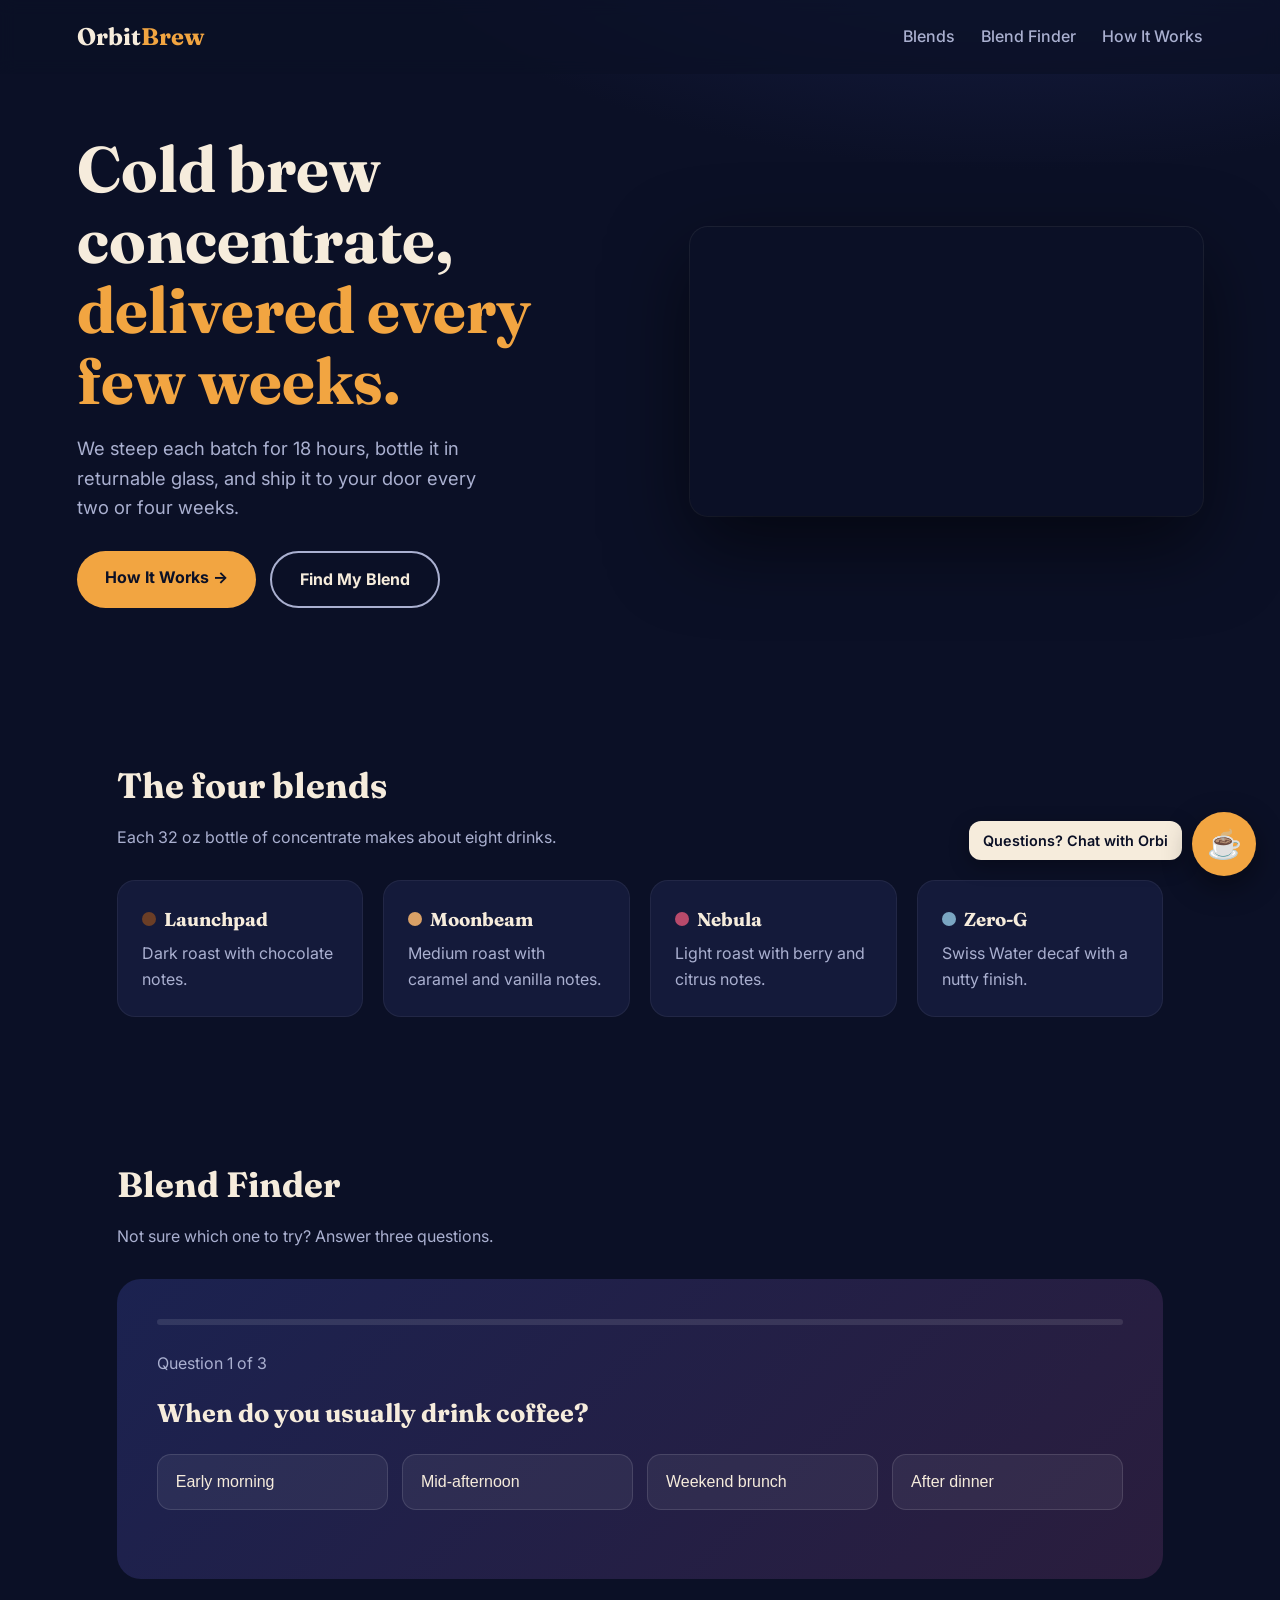
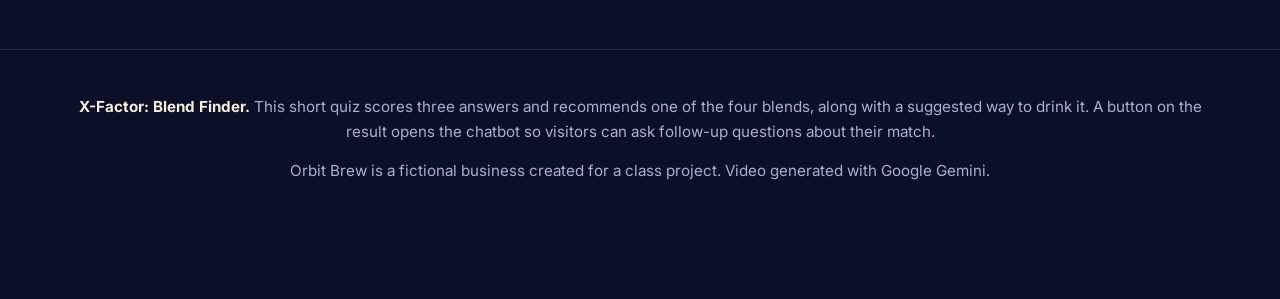
==== index.html @ ad2de1e1 "Add Orbit Brew Lab 5 website" ====
<!DOCTYPE html>
<html lang="en">
<head>
  <meta charset="UTF-8">
  <meta name="viewport" content="width=device-width, initial-scale=1.0">
  <title>Orbit Brew | Cold Brew Subscription</title>
  <meta name="description" content="Orbit Brew is a cold brew concentrate subscription delivered every two or four weeks in returnable glass bottles.">
  <link rel="preconnect" href="https://fonts.googleapis.com">
  <link rel="preconnect" href="https://fonts.gstatic.com" crossorigin>
  <link href="https://fonts.googleapis.com/css2?family=Fraunces:wght@600;700&family=Inter:wght@400;500;700&display=swap" rel="stylesheet">
  <link rel="stylesheet" href="style.css">
</head>
<body>
  <nav>
    <a class="logo" href="index.html">Orbit<span>Brew</span></a>
    <div class="links">
      <a href="#blends">Blends</a>
      <a href="#finder">Blend Finder</a>
      <a href="about.html">How It Works</a>
    </div>
  </nav>

  <header class="hero">
    <div>
      <h1>Cold brew concentrate, <em>delivered every few weeks.</em></h1>
      <p>We steep each batch for 18 hours, bottle it in returnable glass, and ship it to your door every two or four weeks.</p>
      <div class="actions">
        <a class="btn" href="about.html">How It Works →</a>
        <a class="btn ghost" href="#finder">Find My Blend</a>
      </div>
    </div>
    <div class="video-wrap">
      <video src="orbit-brew.mp4" autoplay muted loop playsinline preload="auto"
             aria-label="AI-generated clip of cold brew and cream being poured over ice"></video>
    </div>
  </header>

  <section id="blends">
    <h2>The four blends</h2>
    <p class="sub">Each 32 oz bottle of concentrate makes about eight drinks.</p>
    <div class="cards">
      <div class="card"><h3><span class="dot" style="background:#6b3e26"></span>Launchpad</h3><p>Dark roast with chocolate notes.</p></div>
      <div class="card"><h3><span class="dot" style="background:#d9a066"></span>Moonbeam</h3><p>Medium roast with caramel and vanilla notes.</p></div>
      <div class="card"><h3><span class="dot" style="background:#b84a6b"></span>Nebula</h3><p>Light roast with berry and citrus notes.</p></div>
      <div class="card"><h3><span class="dot" style="background:#7aa6c2"></span>Zero-G</h3><p>Swiss Water decaf with a nutty finish.</p></div>
    </div>
  </section>

  <section id="finder">
    <h2>Blend Finder</h2>
    <p class="sub">Not sure which one to try? Answer three questions.</p>
    <div class="quiz" id="quiz"></div>
  </section>

  <footer class="feature-note">
    <p><strong>X-Factor: Blend Finder.</strong> This short quiz scores three answers and recommends one of the four blends, along with a suggested way to drink it. A button on the result opens the chatbot so visitors can ask follow-up questions about their match.</p>
    <p>Orbit Brew is a fictional business created for a class project. Video generated with Google Gemini.</p>
  </footer>

  <script src="site.js"></script>
</body>
</html>
---- style.css ----
:root {
  --navy: #0b1026;
  --navy-2: #141a3a;
  --amber: #f2a541;
  --cream: #f6ecdc;
  --muted: #aab0d0;
  --radius: 18px;
}
* { box-sizing: border-box; }
html { scroll-behavior: smooth; background: var(--navy); }
body {
  margin: 0;
  font-family: "Inter", system-ui, -apple-system, "Segoe UI", sans-serif;
  background: var(--navy) radial-gradient(1200px 600px at 80% -10%, #1d2554 0%, var(--navy) 60%) no-repeat;
  color: var(--cream);
  line-height: 1.6;
}
h1, h2, h3, .logo { font-family: "Fraunces", Georgia, serif; }
a { color: var(--amber); }


nav {
  display: flex; justify-content: space-between; align-items: center;
  padding: 18px 6vw; position: sticky; top: 0; z-index: 10;
  background: rgba(11, 16, 38, .75); backdrop-filter: blur(8px);
}
.logo { font-size: 1.5rem; font-weight: 700; text-decoration: none; color: var(--cream); }
.logo span { color: var(--amber); }
nav .links a { margin-left: 22px; color: var(--muted); text-decoration: none; font-weight: 500; }
nav .links a:hover { color: var(--cream); }

.btn {
  display: inline-block; padding: 14px 28px; border-radius: 999px;
  background: var(--amber); color: var(--navy); font-weight: 700;
  text-decoration: none; border: none; cursor: pointer; font-size: 1rem;
}
.btn:hover { background: #f7b860; }
.btn.ghost { background: transparent; color: var(--cream); border: 2px solid var(--muted); }

/* hero */
.hero {
  display: grid; grid-template-columns: 1.1fr 1fr; gap: 48px; align-items: center;
  padding: 60px 6vw 80px; max-width: 1300px; margin: 0 auto;
}
.hero h1 { font-size: clamp(2.4rem, 5vw, 4rem); line-height: 1.1; margin: 0 0 18px; }
.hero h1 em { color: var(--amber); font-style: normal; }
.hero p { color: var(--muted); font-size: 1.15rem; max-width: 34ch; }
.hero .actions { display: flex; gap: 14px; margin-top: 28px; flex-wrap: wrap; }
.video-wrap {
  border-radius: var(--radius); overflow: hidden; aspect-ratio: 16 / 9;
  box-shadow: 0 30px 80px rgba(0, 0, 0, .55), 0 0 0 1px rgba(255, 255, 255, .08);
}
.video-wrap video { width: 100%; height: 100%; object-fit: cover; display: block; }

section { padding: 70px 6vw; max-width: 1200px; margin: 0 auto; }
section h2 { font-size: 2.2rem; margin: 0 0 10px; }
.sub { color: var(--muted); margin-top: 0; }

.cards { display: grid; grid-template-columns: repeat(auto-fit, minmax(220px, 1fr)); gap: 20px; margin-top: 30px; }
.card {
  background: var(--navy-2); border-radius: var(--radius); padding: 24px;
  border: 1px solid rgba(255, 255, 255, .06);
}
.card h3 { margin: 0 0 6px; }
.card .dot { width: 14px; height: 14px; border-radius: 50%; display: inline-block; margin-right: 8px; }
.card p { color: var(--muted); margin: 0; }

/* blend finder quiz (X-factor) */
.quiz {
  background: linear-gradient(135deg, #1b2250, #2a1d3d); border-radius: 24px;
  padding: 40px; margin-top: 30px; min-height: 300px;
}
.quiz .progress { height: 6px; background: rgba(255, 255, 255, .1); border-radius: 6px; margin-bottom: 26px; }
.quiz .progress div { height: 100%; width: 0; background: var(--amber); border-radius: 6px; transition: width .4s; }
.quiz h3 { font-size: 1.6rem; margin: 0 0 20px; }
.options { display: grid; grid-template-columns: repeat(auto-fit, minmax(180px, 1fr)); gap: 14px; }
.options button {
  background: rgba(255, 255, 255, .06); color: var(--cream); border: 1px solid rgba(255, 255, 255, .12);
  border-radius: 14px; padding: 18px; font-size: 1rem; cursor: pointer; text-align: left;
}
.options button:hover { background: rgba(242, 165, 65, .18); }
.result { text-align: center; }
.result .label { color: var(--muted); margin: 0; }
.result .how { color: var(--muted); font-size: .95rem; }
.result h3 { font-size: 2rem; color: var(--amber); }

.feature-note {
  border-top: 1px solid rgba(255, 255, 255, .1); text-align: center;
  color: var(--muted); font-size: .95rem; padding: 30px 6vw 100px;
}
.feature-note strong { color: var(--cream); }

/* about page */
.page-head { text-align: center; padding: 70px 6vw 20px; }
.page-head h1 { font-size: clamp(2.2rem, 5vw, 3.4rem); margin: 0; }
.two-col { display: grid; grid-template-columns: 1fr 1fr; gap: 40px; }
.steps { counter-reset: s; list-style: none; padding: 0; }
.steps li { counter-increment: s; position: relative; padding-left: 56px; margin-bottom: 22px; }
.steps li::before {
  content: counter(s); position: absolute; left: 0; top: 0; width: 38px; height: 38px;
  border-radius: 50%; background: var(--amber); color: var(--navy); font-weight: 700;
  display: grid; place-items: center;
}
table { width: 100%; border-collapse: collapse; margin-top: 20px; }
th, td { padding: 14px; text-align: left; border-bottom: 1px solid rgba(255, 255, 255, .1); }
th { color: var(--amber); }

/* chatbot bubble */
#chat-toggle {
  position: fixed; right: 24px; bottom: 24px; z-index: 50; width: 64px; height: 64px;
  border-radius: 50%; border: none; background: var(--amber); font-size: 28px; cursor: pointer;
  box-shadow: 0 10px 30px rgba(0, 0, 0, .45);
}
#chat-label {
  position: fixed; right: 98px; bottom: 40px; z-index: 50; background: var(--cream); color: var(--navy);
  padding: 8px 14px; border-radius: 12px; font-weight: 600; font-size: .9rem;
  box-shadow: 0 6px 20px rgba(0, 0, 0, .3);
}
#chat-window {
  position: fixed; right: 24px; bottom: 100px; z-index: 50; width: 380px; height: 560px;
  max-width: calc(100vw - 48px); max-height: calc(100vh - 130px);
  border-radius: 18px; overflow: hidden; background: #fff; display: none;
  box-shadow: 0 20px 60px rgba(0, 0, 0, .55);
}
#chat-window.open { display: block; }
#chat-window iframe { width: 100%; height: 100%; border: 0; }

@media (max-width: 820px) {
  .hero, .two-col { grid-template-columns: 1fr; }
  nav .links a { margin-left: 12px; }
  #chat-label { display: none; }
}

@media (max-width: 520px) {
  nav { flex-direction: column; gap: 8px; }
  nav .links a:first-child { margin-left: 0; }
  .quiz { padding: 24px; }
  .hero { padding-top: 30px; }
  table { font-size: .9rem; } th, td { padding: 10px 6px; }
  #chat-window { right: 12px; left: 12px; width: auto; bottom: 96px; max-width: none; }
}
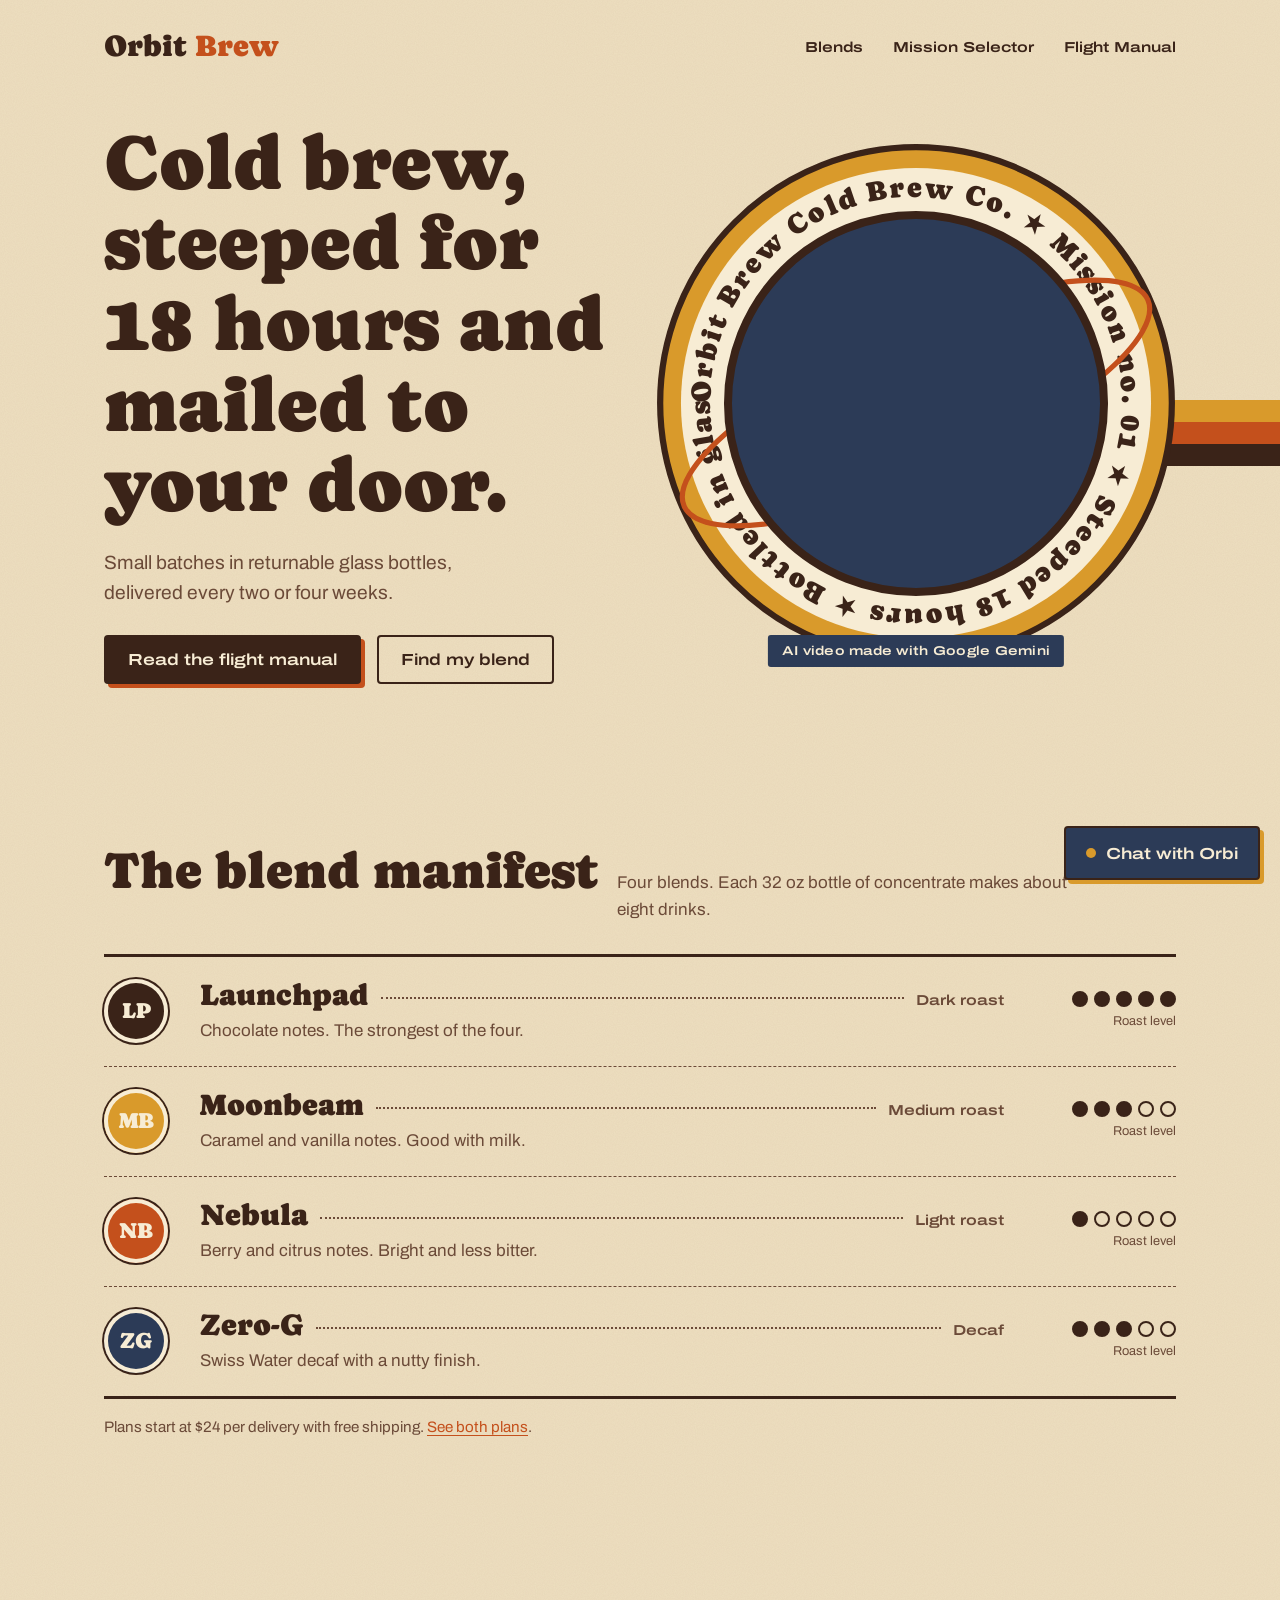
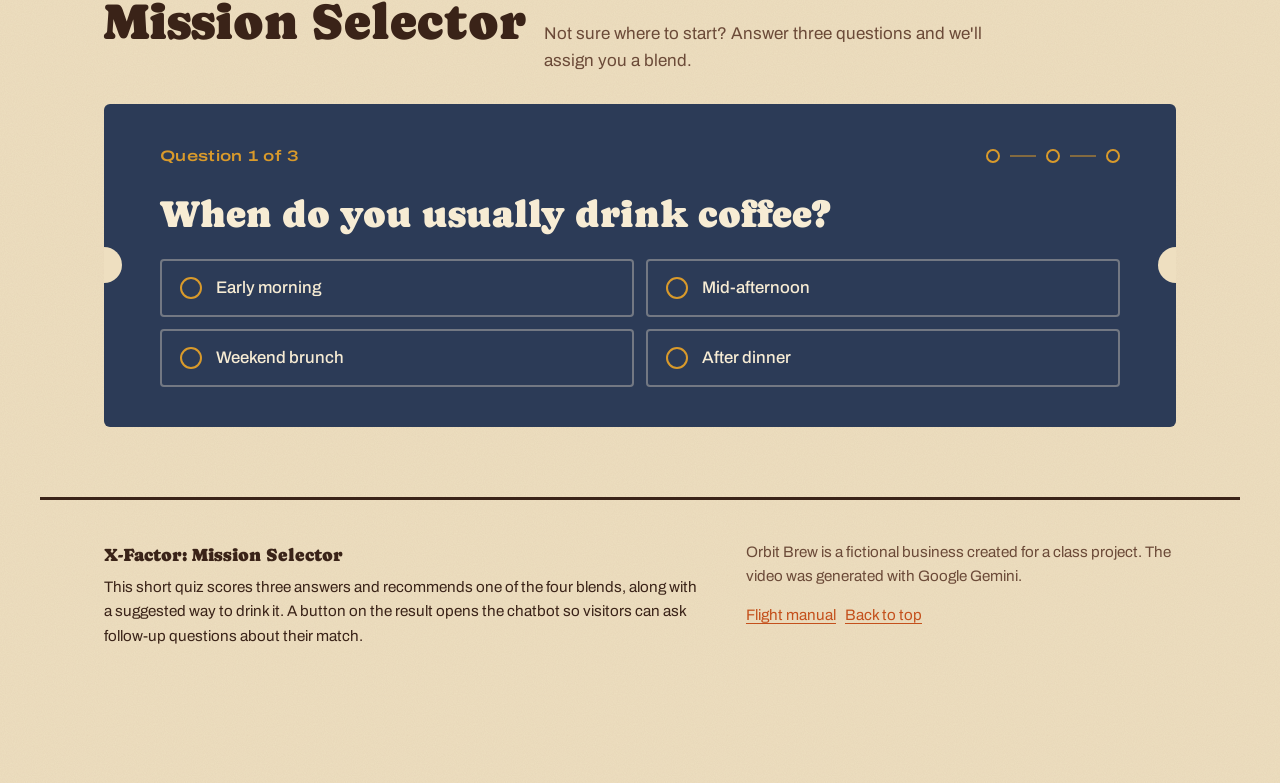
==== commit db6f80a6: "Retro space-age redesign (backup in backup-v1-graded)" ====
--- a/index.html
+++ b/index.html
@@ -7,54 +7,111 @@
   <meta name="description" content="Orbit Brew is a cold brew concentrate subscription delivered every two or four weeks in returnable glass bottles.">
   <link rel="preconnect" href="https://fonts.googleapis.com">
   <link rel="preconnect" href="https://fonts.gstatic.com" crossorigin>
-  <link href="https://fonts.googleapis.com/css2?family=Fraunces:wght@600;700&family=Inter:wght@400;500;700&display=swap" rel="stylesheet">
+  <link href="https://fonts.googleapis.com/css2?family=Archivo:wdth,wght@100..125,400..700&family=Caprasimo&display=swap" rel="stylesheet">
   <link rel="stylesheet" href="style.css">
 </head>
 <body>
-  <nav>
-    <a class="logo" href="index.html">Orbit<span>Brew</span></a>
-    <div class="links">
+  <header class="topbar">
+    <a class="wordmark" href="index.html">Orbit <span>Brew</span></a>
+    <nav aria-label="Main">
       <a href="#blends">Blends</a>
-      <a href="#finder">Blend Finder</a>
-      <a href="about.html">How It Works</a>
+      <a href="#selector">Mission Selector</a>
+      <a href="about.html">Flight Manual</a>
+    </nav>
+  </header>
+
+  <div class="hero-wrap">
+    <div class="stripes" aria-hidden="true"></div>
+    <main class="hero" id="top">
+      <div class="hero-copy">
+        <h1>Cold brew, steeped for 18 hours and mailed to your door.</h1>
+        <p class="lede">Small batches in returnable glass bottles, delivered every two or four weeks.</p>
+        <div class="actions">
+          <a class="btn" href="about.html">Read the flight manual</a>
+          <a class="btn plain" href="#selector">Find my blend</a>
+        </div>
+      </div>
+
+      <figure class="patch">
+        <svg class="ring" viewBox="0 0 500 500" aria-hidden="true">
+          <circle cx="250" cy="250" r="246" fill="#D99A2B" stroke="#3A2318" stroke-width="6"/>
+          <circle cx="250" cy="250" r="226" fill="#F7ECD4"/>
+          <defs><path id="ringpath" d="M250,250 m-198,0 a198,198 0 1,1 396,0 a198,198 0 1,1 -396,0"/></defs>
+          <g class="ring-text">
+            <text font-family="Caprasimo, Georgia, serif" font-size="27" fill="#3A2318" letter-spacing="2">
+              <textPath href="#ringpath" startOffset="0">Orbit Brew Cold Brew Co. ★ Mission no. 01 ★ Steeped 18 hours ★ Bottled in glass ★</textPath>
+            </text>
+          </g>
+          <ellipse cx="250" cy="250" rx="244" ry="70" fill="none" stroke="#C4501C" stroke-width="5" transform="rotate(-24 250 250)"/>
+        </svg>
+        <div class="porthole">
+          <video src="orbit-brew.mp4" autoplay muted loop playsinline preload="auto"
+                 aria-label="AI-generated clip of cold brew and cream being poured over ice"></video>
+        </div>
+        <figcaption class="caption wide">AI video made with Google Gemini</figcaption>
+      </figure>
+    </main>
+  </div>
+
+  <section id="blends">
+    <div class="section-head">
+      <h2>The blend manifest</h2>
+      <p>Four blends. Each 32 oz bottle of concentrate makes about eight drinks.</p>
     </div>
-  </nav>
-
-  <header class="hero">
-    <div>
-      <h1>Cold brew concentrate, <em>delivered every few weeks.</em></h1>
-      <p>We steep each batch for 18 hours, bottle it in returnable glass, and ship it to your door every two or four weeks.</p>
-      <div class="actions">
-        <a class="btn" href="about.html">How It Works →</a>
-        <a class="btn ghost" href="#finder">Find My Blend</a>
+    <div class="manifest">
+      <div class="manifest-row">
+        <div class="blend-badge" style="background:#3A2318">LP</div>
+        <div>
+          <h3>Launchpad <span class="leader"></span> <span class="roast-word">Dark roast</span></h3>
+          <p>Chocolate notes. The strongest of the four.</p>
+        </div>
+        <div class="meter-cell"><div class="roast-meter" aria-label="Roast level 5 of 5"><i class="on"></i><i class="on"></i><i class="on"></i><i class="on"></i><i class="on"></i></div><small>Roast level</small></div>
+      </div>
+      <div class="manifest-row">
+        <div class="blend-badge" style="background:#D99A2B">MB</div>
+        <div>
+          <h3>Moonbeam <span class="leader"></span> <span class="roast-word">Medium roast</span></h3>
+          <p>Caramel and vanilla notes. Good with milk.</p>
+        </div>
+        <div class="meter-cell"><div class="roast-meter" aria-label="Roast level 3 of 5"><i class="on"></i><i class="on"></i><i class="on"></i><i></i><i></i></div><small>Roast level</small></div>
+      </div>
+      <div class="manifest-row">
+        <div class="blend-badge" style="background:#C4501C">NB</div>
+        <div>
+          <h3>Nebula <span class="leader"></span> <span class="roast-word">Light roast</span></h3>
+          <p>Berry and citrus notes. Bright and less bitter.</p>
+        </div>
+        <div class="meter-cell"><div class="roast-meter" aria-label="Roast level 1 of 5"><i class="on"></i><i></i><i></i><i></i><i></i></div><small>Roast level</small></div>
+      </div>
+      <div class="manifest-row">
+        <div class="blend-badge" style="background:#2C3B57">ZG</div>
+        <div>
+          <h3>Zero-G <span class="leader"></span> <span class="roast-word">Decaf</span></h3>
+          <p>Swiss Water decaf with a nutty finish.</p>
+        </div>
+        <div class="meter-cell"><div class="roast-meter" aria-label="Roast level 3 of 5"><i class="on"></i><i class="on"></i><i class="on"></i><i></i><i></i></div><small>Roast level</small></div>
       </div>
     </div>
-    <div class="video-wrap">
-      <video src="orbit-brew.mp4" autoplay muted loop playsinline preload="auto"
-             aria-label="AI-generated clip of cold brew and cream being poured over ice"></video>
-    </div>
-  </header>
-
-  <section id="blends">
-    <h2>The four blends</h2>
-    <p class="sub">Each 32 oz bottle of concentrate makes about eight drinks.</p>
-    <div class="cards">
-      <div class="card"><h3><span class="dot" style="background:#6b3e26"></span>Launchpad</h3><p>Dark roast with chocolate notes.</p></div>
-      <div class="card"><h3><span class="dot" style="background:#d9a066"></span>Moonbeam</h3><p>Medium roast with caramel and vanilla notes.</p></div>
-      <div class="card"><h3><span class="dot" style="background:#b84a6b"></span>Nebula</h3><p>Light roast with berry and citrus notes.</p></div>
-      <div class="card"><h3><span class="dot" style="background:#7aa6c2"></span>Zero-G</h3><p>Swiss Water decaf with a nutty finish.</p></div>
-    </div>
+    <p class="manifest-note">Plans start at $24 per delivery with free shipping. <a href="about.html#plans">See both plans</a>.</p>
   </section>
 
-  <section id="finder">
-    <h2>Blend Finder</h2>
-    <p class="sub">Not sure which one to try? Answer three questions.</p>
-    <div class="quiz" id="quiz"></div>
+  <section id="selector">
+    <div class="section-head">
+      <h2>Mission Selector</h2>
+      <p>Not sure where to start? Answer three questions and we'll assign you a blend.</p>
+    </div>
+    <div class="selector" id="quiz" aria-live="polite"></div>
   </section>
 
-  <footer class="feature-note">
-    <p><strong>X-Factor: Blend Finder.</strong> This short quiz scores three answers and recommends one of the four blends, along with a suggested way to drink it. A button on the result opens the chatbot so visitors can ask follow-up questions about their match.</p>
-    <p>Orbit Brew is a fictional business created for a class project. Video generated with Google Gemini.</p>
+  <footer class="site-foot">
+    <div>
+      <strong>X-Factor: Mission Selector</strong>
+      <p>This short quiz scores three answers and recommends one of the four blends, along with a suggested way to drink it. A button on the result opens the chatbot so visitors can ask follow-up questions about their match.</p>
+    </div>
+    <div class="small">
+      <p>Orbit Brew is a fictional business created for a class project. The video was generated with Google Gemini.</p>
+      <p><a href="about.html">Flight manual</a> &nbsp; <a href="#top">Back to top</a></p>
+    </div>
   </footer>
 
   <script src="site.js"></script>
--- a/style.css
+++ b/style.css
@@ -1,141 +1,270 @@
+/* Orbit Brew: retro space-age coffee shop
+   Palette from vintage coffee tins + 1970s mission patches */
 :root {
-  --navy: #0b1026;
-  --navy-2: #141a3a;
-  --amber: #f2a541;
-  --cream: #f6ecdc;
-  --muted: #aab0d0;
-  --radius: 18px;
-}
+  --cream: #EEDFC0;
+  --paper: #F7ECD4;
+  --espresso: #3A2318;
+  --espresso-soft: #6B4A38;
+  --orange: #C4501C;
+  --mustard: #D99A2B;
+  --navy: #2C3B57;
+  --display: "Caprasimo", "Cooper Black", Georgia, serif;
+  --body: "Archivo", "Helvetica Neue", Arial, sans-serif;
+}
+
 * { box-sizing: border-box; }
-html { scroll-behavior: smooth; background: var(--navy); }
+html { scroll-behavior: smooth; background: var(--cream); }
 body {
   margin: 0;
-  font-family: "Inter", system-ui, -apple-system, "Segoe UI", sans-serif;
-  background: var(--navy) radial-gradient(1200px 600px at 80% -10%, #1d2554 0%, var(--navy) 60%) no-repeat;
-  color: var(--cream);
+  font-family: var(--body);
+  font-size: 1.0625rem;
   line-height: 1.6;
-}
-h1, h2, h3, .logo { font-family: "Fraunces", Georgia, serif; }
-a { color: var(--amber); }
-
-
-nav {
-  display: flex; justify-content: space-between; align-items: center;
-  padding: 18px 6vw; position: sticky; top: 0; z-index: 10;
-  background: rgba(11, 16, 38, .75); backdrop-filter: blur(8px);
-}
-.logo { font-size: 1.5rem; font-weight: 700; text-decoration: none; color: var(--cream); }
-.logo span { color: var(--amber); }
-nav .links a { margin-left: 22px; color: var(--muted); text-decoration: none; font-weight: 500; }
-nav .links a:hover { color: var(--cream); }
-
+  color: var(--espresso);
+  background-color: var(--cream);
+  /* faint paper grain */
+  background-image: url("data:image/svg+xml,%3Csvg xmlns='http://www.w3.org/2000/svg' width='160' height='160'%3E%3Cfilter id='n'%3E%3CfeTurbulence type='fractalNoise' baseFrequency='.9' numOctaves='2' stitchTiles='stitch'/%3E%3CfeColorMatrix values='0 0 0 0 .23 0 0 0 0 .14 0 0 0 0 .09 0 0 0 .07 0'/%3E%3C/filter%3E%3Crect width='100%25' height='100%25' filter='url(%23n)'/%3E%3C/svg%3E");
+}
+h1, h2, h3 { font-family: var(--display); font-weight: 400; line-height: 1.05; margin: 0; }
+p { margin: 0 0 1em; }
+a { color: var(--orange); text-underline-offset: 3px; }
+:focus-visible { outline: 3px solid var(--orange); outline-offset: 3px; }
+
+.wide { font-stretch: 125%; font-weight: 600; letter-spacing: .02em; }
+
+/* ---------- top bar ---------- */
+.topbar {
+  display: flex; justify-content: space-between; align-items: center; gap: 16px;
+  max-width: 1200px; margin: 0 auto; padding: 22px 5vw;
+}
+.wordmark { font-family: var(--display); font-size: 1.9rem; color: var(--espresso); text-decoration: none; }
+.wordmark span { color: var(--orange); }
+.topbar nav a {
+  font-stretch: 125%; font-weight: 600; font-size: .9rem; color: var(--espresso);
+  text-decoration: none; margin-left: 26px; padding-bottom: 2px; border-bottom: 2px solid transparent;
+}
+.topbar nav a:hover, .topbar nav a[aria-current] { border-bottom-color: var(--orange); }
+
+/* ---------- buttons: printed, square ---------- */
 .btn {
-  display: inline-block; padding: 14px 28px; border-radius: 999px;
-  background: var(--amber); color: var(--navy); font-weight: 700;
-  text-decoration: none; border: none; cursor: pointer; font-size: 1rem;
-}
-.btn:hover { background: #f7b860; }
-.btn.ghost { background: transparent; color: var(--cream); border: 2px solid var(--muted); }
-
-/* hero */
+  display: inline-block; font: 600 1rem var(--body); font-stretch: 125%;
+  padding: 14px 22px; border: 2px solid var(--espresso); border-radius: 4px;
+  background: var(--espresso); color: var(--paper); text-decoration: none; cursor: pointer;
+  box-shadow: 4px 4px 0 var(--orange);
+}
+.btn:hover { transform: translate(-1px, -1px); box-shadow: 5px 5px 0 var(--orange); }
+.btn:active { transform: translate(2px, 2px); box-shadow: 2px 2px 0 var(--orange); }
+.btn.plain { background: transparent; color: var(--espresso); box-shadow: none; }
+.btn.plain:hover { background: var(--paper); }
+
+/* ---------- hero: stripes + mission patch ---------- */
 .hero {
-  display: grid; grid-template-columns: 1.1fr 1fr; gap: 48px; align-items: center;
-  padding: 60px 6vw 80px; max-width: 1300px; margin: 0 auto;
-}
-.hero h1 { font-size: clamp(2.4rem, 5vw, 4rem); line-height: 1.1; margin: 0 0 18px; }
-.hero h1 em { color: var(--amber); font-style: normal; }
-.hero p { color: var(--muted); font-size: 1.15rem; max-width: 34ch; }
-.hero .actions { display: flex; gap: 14px; margin-top: 28px; flex-wrap: wrap; }
-.video-wrap {
-  border-radius: var(--radius); overflow: hidden; aspect-ratio: 16 / 9;
-  box-shadow: 0 30px 80px rgba(0, 0, 0, .55), 0 0 0 1px rgba(255, 255, 255, .08);
-}
-.video-wrap video { width: 100%; height: 100%; object-fit: cover; display: block; }
-
-section { padding: 70px 6vw; max-width: 1200px; margin: 0 auto; }
-section h2 { font-size: 2.2rem; margin: 0 0 10px; }
-.sub { color: var(--muted); margin-top: 0; }
-
-.cards { display: grid; grid-template-columns: repeat(auto-fit, minmax(220px, 1fr)); gap: 20px; margin-top: 30px; }
-.card {
-  background: var(--navy-2); border-radius: var(--radius); padding: 24px;
-  border: 1px solid rgba(255, 255, 255, .06);
-}
-.card h3 { margin: 0 0 6px; }
-.card .dot { width: 14px; height: 14px; border-radius: 50%; display: inline-block; margin-right: 8px; }
-.card p { color: var(--muted); margin: 0; }
-
-/* blend finder quiz (X-factor) */
-.quiz {
-  background: linear-gradient(135deg, #1b2250, #2a1d3d); border-radius: 24px;
-  padding: 40px; margin-top: 30px; min-height: 300px;
-}
-.quiz .progress { height: 6px; background: rgba(255, 255, 255, .1); border-radius: 6px; margin-bottom: 26px; }
-.quiz .progress div { height: 100%; width: 0; background: var(--amber); border-radius: 6px; transition: width .4s; }
-.quiz h3 { font-size: 1.6rem; margin: 0 0 20px; }
-.options { display: grid; grid-template-columns: repeat(auto-fit, minmax(180px, 1fr)); gap: 14px; }
+  position: relative; max-width: 1200px; margin: 0 auto; padding: 30px 5vw 90px;
+  display: grid; grid-template-columns: 1fr minmax(320px, 520px); gap: 40px; align-items: center;
+}
+.stripes {
+  position: absolute; left: 62%; right: 0; top: 50%; height: 66px; transform: translateY(-50%);
+  background: linear-gradient(var(--mustard) 0 33.3%, var(--orange) 33.3% 66.6%, var(--espresso) 66.6% 100%);
+  z-index: 0;
+}
+.hero-wrap { position: relative; overflow: hidden; }
+.hero-copy { position: relative; z-index: 1; }
+.hero-copy h1 { font-size: clamp(2.8rem, 6vw, 4.9rem); color: var(--espresso); margin-bottom: 22px; }
+.hero-copy .lede { font-size: 1.2rem; max-width: 34ch; color: var(--espresso-soft); }
+.hero-copy .actions { display: flex; gap: 16px; flex-wrap: wrap; margin-top: 26px; }
+
+.patch { position: relative; z-index: 1; aspect-ratio: 1; width: 100%; margin: 0; }
+.patch .ring { position: absolute; inset: 0; width: 100%; height: 100%; }
+.patch .ring-text { animation: spin 90s linear infinite; transform-origin: 50% 50%; }
+.patch .porthole {
+  position: absolute; inset: 13%; border-radius: 50%; overflow: hidden;
+  border: 8px solid var(--espresso); background: var(--navy);
+}
+.patch video { width: 100%; height: 100%; object-fit: cover; display: block; }
+.patch .caption {
+  position: absolute; left: 50%; bottom: -4px; transform: translateX(-50%);
+  background: var(--navy); color: var(--paper); font-size: .8rem; padding: 6px 14px; border-radius: 3px; white-space: nowrap;
+}
+@keyframes spin { to { transform: rotate(360deg); } }
+@media (prefers-reduced-motion: reduce) { .patch .ring-text { animation: none; } }
+
+/* ---------- sections ---------- */
+section { max-width: 1200px; margin: 0 auto; padding: 70px 5vw; }
+.section-head { display: flex; align-items: baseline; gap: 18px; flex-wrap: wrap; margin-bottom: 30px; }
+.section-head h2 { font-size: clamp(2.2rem, 4vw, 3.2rem); }
+.section-head p { margin: 0; color: var(--espresso-soft); max-width: 46ch; }
+
+/* ---------- blend manifest (menu board) ---------- */
+.manifest { border-top: 3px solid var(--espresso); border-bottom: 3px solid var(--espresso); }
+.manifest-row {
+  display: grid; grid-template-columns: 74px 1fr 150px; gap: 22px; align-items: center;
+  padding: 22px 0; border-bottom: 1px dashed var(--espresso-soft);
+}
+.manifest-row:last-child { border-bottom: 0; }
+.blend-badge {
+  width: 64px; height: 64px; border-radius: 50%; display: grid; place-items: center;
+  font-family: var(--display); font-size: 1.35rem; color: var(--paper);
+  box-shadow: inset 0 0 0 4px var(--paper), 0 0 0 2px var(--espresso);
+}
+.manifest-row h3 { font-size: 1.9rem; display: flex; align-items: baseline; gap: 12px; }
+.manifest-row h3 .leader { flex: 1; border-bottom: 2px dotted var(--espresso-soft); transform: translateY(-6px); }
+.manifest-row h3 .roast-word { font-family: var(--body); font-stretch: 125%; font-weight: 600; font-size: .9rem; color: var(--espresso-soft); }
+.manifest-row p { margin: 6px 0 0; color: var(--espresso-soft); }
+.roast-meter { display: flex; gap: 6px; justify-content: flex-end; }
+.roast-meter i { width: 16px; height: 16px; border-radius: 50%; border: 2px solid var(--espresso); }
+.roast-meter i.on { background: var(--espresso); }
+.roast-meter + small { display: block; text-align: right; font-size: .8rem; color: var(--espresso-soft); margin-top: 4px; }
+.manifest-note { margin-top: 16px; font-size: .95rem; color: var(--espresso-soft); }
+
+/* ---------- mission selector (X-factor) ---------- */
+.selector {
+  position: relative; background: var(--navy); color: var(--paper);
+  border-radius: 6px; padding: 40px clamp(22px, 5vw, 56px); overflow: hidden;
+}
+/* ticket notches */
+.selector::before, .selector::after {
+  content: ""; position: absolute; top: 50%; width: 36px; height: 36px; border-radius: 50%;
+  background: var(--cream); transform: translateY(-50%);
+}
+.selector::before { left: -18px; }
+.selector::after { right: -18px; }
+.selector-top { display: flex; justify-content: space-between; align-items: center; gap: 16px; flex-wrap: wrap; margin-bottom: 26px; }
+.selector-top .step { font-size: .95rem; color: var(--mustard); }
+.planets { display: flex; gap: 10px; align-items: center; }
+.planets span { width: 14px; height: 14px; border-radius: 50%; border: 2px solid var(--mustard); }
+.planets span.done { background: var(--mustard); }
+.planets b { width: 26px; height: 2px; background: var(--mustard); opacity: .5; }
+.selector h3 { font-size: clamp(1.7rem, 3.4vw, 2.4rem); margin-bottom: 24px; color: var(--paper); }
+.options { display: grid; grid-template-columns: repeat(2, 1fr); gap: 12px; }
 .options button {
-  background: rgba(255, 255, 255, .06); color: var(--cream); border: 1px solid rgba(255, 255, 255, .12);
-  border-radius: 14px; padding: 18px; font-size: 1rem; cursor: pointer; text-align: left;
-}
-.options button:hover { background: rgba(242, 165, 65, .18); }
-.result { text-align: center; }
-.result .label { color: var(--muted); margin: 0; }
-.result .how { color: var(--muted); font-size: .95rem; }
-.result h3 { font-size: 2rem; color: var(--amber); }
-
-.feature-note {
-  border-top: 1px solid rgba(255, 255, 255, .1); text-align: center;
-  color: var(--muted); font-size: .95rem; padding: 30px 6vw 100px;
-}
-.feature-note strong { color: var(--cream); }
-
-/* about page */
-.page-head { text-align: center; padding: 70px 6vw 20px; }
-.page-head h1 { font-size: clamp(2.2rem, 5vw, 3.4rem); margin: 0; }
-.two-col { display: grid; grid-template-columns: 1fr 1fr; gap: 40px; }
-.steps { counter-reset: s; list-style: none; padding: 0; }
-.steps li { counter-increment: s; position: relative; padding-left: 56px; margin-bottom: 22px; }
-.steps li::before {
-  content: counter(s); position: absolute; left: 0; top: 0; width: 38px; height: 38px;
-  border-radius: 50%; background: var(--amber); color: var(--navy); font-weight: 700;
-  display: grid; place-items: center;
-}
-table { width: 100%; border-collapse: collapse; margin-top: 20px; }
-th, td { padding: 14px; text-align: left; border-bottom: 1px solid rgba(255, 255, 255, .1); }
-th { color: var(--amber); }
-
-/* chatbot bubble */
+  display: flex; align-items: center; gap: 14px; text-align: left;
+  font: 500 1.05rem var(--body); color: var(--paper); background: transparent;
+  border: 2px solid rgba(247, 236, 212, .35); border-radius: 4px; padding: 16px 18px; cursor: pointer;
+}
+.options button::before {
+  content: ""; flex: none; width: 18px; height: 18px; border-radius: 50%; border: 2px solid var(--mustard);
+}
+.options button:hover { border-color: var(--mustard); background: rgba(217, 154, 43, .12); }
+.options button:hover::before { background: var(--mustard); }
+
+.ticket { display: grid; grid-template-columns: 1fr auto; gap: 30px; align-items: center; }
+.ticket .label { color: var(--mustard); margin: 0 0 4px; }
+.ticket h3 { font-size: clamp(2.6rem, 6vw, 4rem); margin-bottom: 14px; }
+.ticket p { max-width: 52ch; }
+.ticket .how { color: var(--cream); opacity: .85; }
+.ticket .actions { display: flex; gap: 14px; flex-wrap: wrap; margin-top: 18px; }
+.ticket .btn { background: var(--paper); color: var(--espresso); border-color: var(--paper); box-shadow: 4px 4px 0 var(--orange); }
+.ticket .btn.plain { background: transparent; color: var(--paper); border-color: var(--paper); box-shadow: none; }
+.ticket .btn.plain:hover { background: rgba(247, 236, 212, .1); }
+.stamp {
+  width: 150px; height: 150px; border-radius: 50%; border: 3px solid var(--mustard);
+  display: grid; place-items: center; text-align: center; transform: rotate(-12deg);
+  color: var(--mustard); font-family: var(--display); font-size: 1.25rem; line-height: 1.1;
+  box-shadow: inset 0 0 0 6px var(--navy), inset 0 0 0 8px var(--mustard);
+}
+.stamp small { display: block; font-family: var(--body); font-size: .75rem; font-stretch: 125%; margin-top: 6px; }
+
+/* ---------- footer ---------- */
+.site-foot {
+  max-width: 1200px; margin: 0 auto; padding: 40px 5vw 120px; border-top: 3px solid var(--espresso);
+  display: grid; grid-template-columns: 1.4fr 1fr; gap: 40px; font-size: .95rem;
+}
+.site-foot strong { font-family: var(--display); font-weight: 400; font-size: 1.15rem; display: block; margin-bottom: 6px; }
+.site-foot .small { color: var(--espresso-soft); }
+
+/* ---------- flight manual (second page) ---------- */
+.manual-head { max-width: 1200px; margin: 0 auto; padding: 40px 5vw 30px; display: grid; grid-template-columns: auto 1fr; gap: 34px; align-items: center; }
+.manual-head .mini-patch {
+  width: 130px; height: 130px; border-radius: 50%; background: var(--navy); color: var(--paper);
+  display: grid; place-items: center; text-align: center; font-family: var(--display); font-size: 1.1rem; line-height: 1.1;
+  box-shadow: inset 0 0 0 6px var(--navy), inset 0 0 0 9px var(--mustard), 0 0 0 4px var(--espresso);
+}
+.manual-head h1 { font-size: clamp(2.6rem, 6vw, 4.6rem); }
+.manual-head p { color: var(--espresso-soft); margin: 10px 0 0; max-width: 50ch; }
+
+.chapter { display: grid; grid-template-columns: 220px 1fr; gap: 40px; border-top: 3px solid var(--espresso); }
+.chapter > header .num { font-family: var(--display); font-size: 4rem; color: var(--orange); line-height: 1; }
+.chapter > header h2 { font-size: 1.8rem; margin-top: 8px; }
+.chapter .body { max-width: 66ch; }
+.chapter .body p { font-size: 1.1rem; }
+.facts { display: grid; grid-template-columns: repeat(3, 1fr); gap: 0; margin-top: 26px; border: 2px solid var(--espresso); }
+.facts div { padding: 16px 18px; border-right: 2px solid var(--espresso); }
+.facts div:last-child { border-right: 0; }
+.facts b { display: block; font-family: var(--display); font-weight: 400; font-size: 2rem; color: var(--navy); }
+.facts span { font-size: .9rem; color: var(--espresso-soft); }
+
+.timeline { list-style: none; margin: 0; padding: 0 0 0 46px; position: relative; }
+.timeline::before {
+  content: ""; position: absolute; left: 15px; top: 10px; bottom: 10px; width: 0;
+  border-left: 3px dashed var(--orange);
+}
+.timeline li { position: relative; margin-bottom: 30px; }
+.timeline li::before {
+  content: attr(data-step); position: absolute; left: -46px; top: -2px; width: 34px; height: 34px; border-radius: 50%;
+  background: var(--paper); border: 3px solid var(--espresso); display: grid; place-items: center;
+  font-family: var(--display); font-size: 1rem; color: var(--espresso);
+}
+.timeline h3 { font-size: 1.45rem; margin-bottom: 4px; }
+.timeline p { margin: 0; }
+
+.price-tickets { display: grid; grid-template-columns: repeat(2, 1fr); gap: 24px; }
+.price-ticket {
+  position: relative; background: var(--paper); border: 2px solid var(--espresso); border-radius: 6px;
+  padding: 26px 28px; display: grid; grid-template-columns: 1fr auto; gap: 8px 20px;
+}
+.price-ticket::after {
+  content: ""; position: absolute; top: 14px; bottom: 14px; right: 128px; border-left: 2px dashed var(--espresso-soft);
+}
+.price-ticket h3 { font-size: 1.7rem; }
+.price-ticket .price { grid-row: span 2; align-self: center; text-align: center; width: 92px; font-family: var(--display); font-size: 2.3rem; color: var(--orange); line-height: 1; }
+.price-ticket .price small { display: block; font-family: var(--body); font-size: .8rem; color: var(--espresso-soft); margin-top: 6px; }
+.price-ticket p { margin: 0; color: var(--espresso-soft); }
+.plans-note { margin-top: 16px; color: var(--espresso-soft); }
+
+/* ---------- chatbot ---------- */
 #chat-toggle {
-  position: fixed; right: 24px; bottom: 24px; z-index: 50; width: 64px; height: 64px;
-  border-radius: 50%; border: none; background: var(--amber); font-size: 28px; cursor: pointer;
-  box-shadow: 0 10px 30px rgba(0, 0, 0, .45);
-}
-#chat-label {
-  position: fixed; right: 98px; bottom: 40px; z-index: 50; background: var(--cream); color: var(--navy);
-  padding: 8px 14px; border-radius: 12px; font-weight: 600; font-size: .9rem;
-  box-shadow: 0 6px 20px rgba(0, 0, 0, .3);
-}
+  position: fixed; right: 20px; bottom: 20px; z-index: 50; height: 54px; padding: 0 20px;
+  border: 2px solid var(--espresso); border-radius: 4px; background: var(--navy); color: var(--paper);
+  font: 600 1rem var(--body); font-stretch: 125%; cursor: pointer; box-shadow: 4px 4px 0 var(--mustard);
+  display: flex; align-items: center; gap: 10px;
+}
+#chat-toggle .dot { width: 10px; height: 10px; border-radius: 50%; background: var(--mustard); }
+#chat-toggle:hover { background: #34466a; }
 #chat-window {
-  position: fixed; right: 24px; bottom: 100px; z-index: 50; width: 380px; height: 560px;
-  max-width: calc(100vw - 48px); max-height: calc(100vh - 130px);
-  border-radius: 18px; overflow: hidden; background: #fff; display: none;
-  box-shadow: 0 20px 60px rgba(0, 0, 0, .55);
+  position: fixed; right: 20px; bottom: 90px; z-index: 50; width: 380px; height: 560px;
+  max-width: calc(100vw - 40px); max-height: calc(100vh - 120px);
+  border: 3px solid var(--espresso); border-radius: 6px; overflow: hidden; background: #fff; display: none;
+  box-shadow: 8px 8px 0 var(--navy);
 }
 #chat-window.open { display: block; }
 #chat-window iframe { width: 100%; height: 100%; border: 0; }
 
-@media (max-width: 820px) {
-  .hero, .two-col { grid-template-columns: 1fr; }
-  nav .links a { margin-left: 12px; }
-  #chat-label { display: none; }
-}
-
-@media (max-width: 520px) {
-  nav { flex-direction: column; gap: 8px; }
-  nav .links a:first-child { margin-left: 0; }
-  .quiz { padding: 24px; }
-  .hero { padding-top: 30px; }
-  table { font-size: .9rem; } th, td { padding: 10px 6px; }
-  #chat-window { right: 12px; left: 12px; width: auto; bottom: 96px; max-width: none; }
-}
+/* ---------- responsive ---------- */
+@media (max-width: 900px) {
+  .hero { grid-template-columns: 1fr; padding-bottom: 60px; }
+  .patch { order: -1; max-width: 440px; margin: 0 auto; }
+  .stripes { left: 0; top: 0; height: 56px; transform: none; margin-top: min(42vw, 220px); }
+  .chapter { grid-template-columns: 1fr; gap: 14px; }
+  .site-foot { grid-template-columns: 1fr; }
+}
+@media (max-width: 640px) {
+  body { font-size: 1rem; }
+  .topbar { flex-direction: column; gap: 8px; padding-bottom: 6px; }
+  .topbar nav a { margin: 0 9px; font-size: .85rem; }
+  .stripes { height: 40px; margin-top: 44vw; }
+  .manifest-row { grid-template-columns: 56px 1fr; }
+  .blend-badge { width: 50px; height: 50px; font-size: 1.1rem; }
+  .manifest-row h3 { font-size: 1.5rem; }
+  .manifest-row .meter-cell { grid-column: 2; }
+  .roast-meter { justify-content: flex-start; }
+  .roast-meter + small { text-align: left; }
+  .options { grid-template-columns: 1fr; }
+  .ticket { grid-template-columns: 1fr; }
+  .stamp { width: 110px; height: 110px; font-size: 1rem; justify-self: start; order: -1; }
+  .manual-head { grid-template-columns: 1fr; justify-items: start; }
+  .manual-head .mini-patch { width: 100px; height: 100px; font-size: .95rem; }
+  .facts { grid-template-columns: 1fr; }
+  .facts div { border-right: 0; border-bottom: 2px solid var(--espresso); }
+  .facts div:last-child { border-bottom: 0; }
+  .price-tickets { grid-template-columns: 1fr; }
+  #chat-window { left: 12px; right: 12px; width: auto; bottom: 88px; max-width: none; }
+}
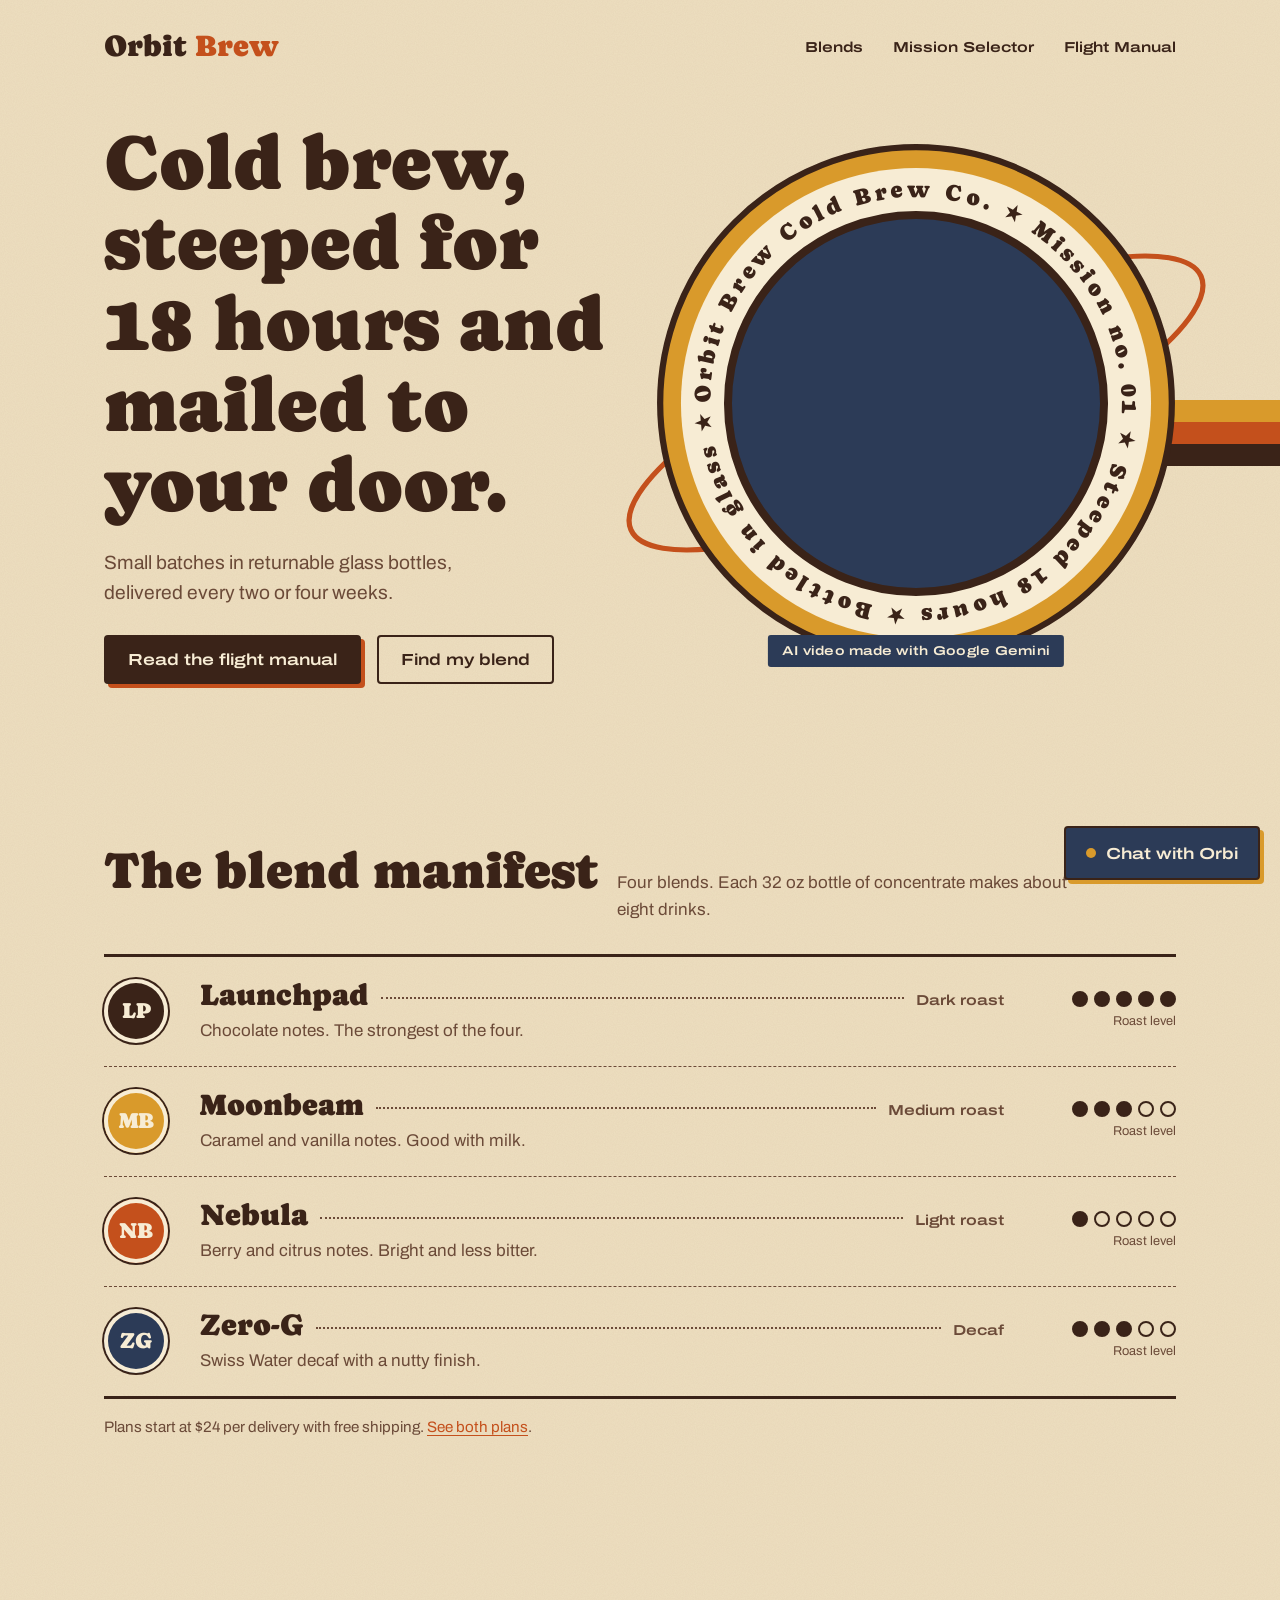
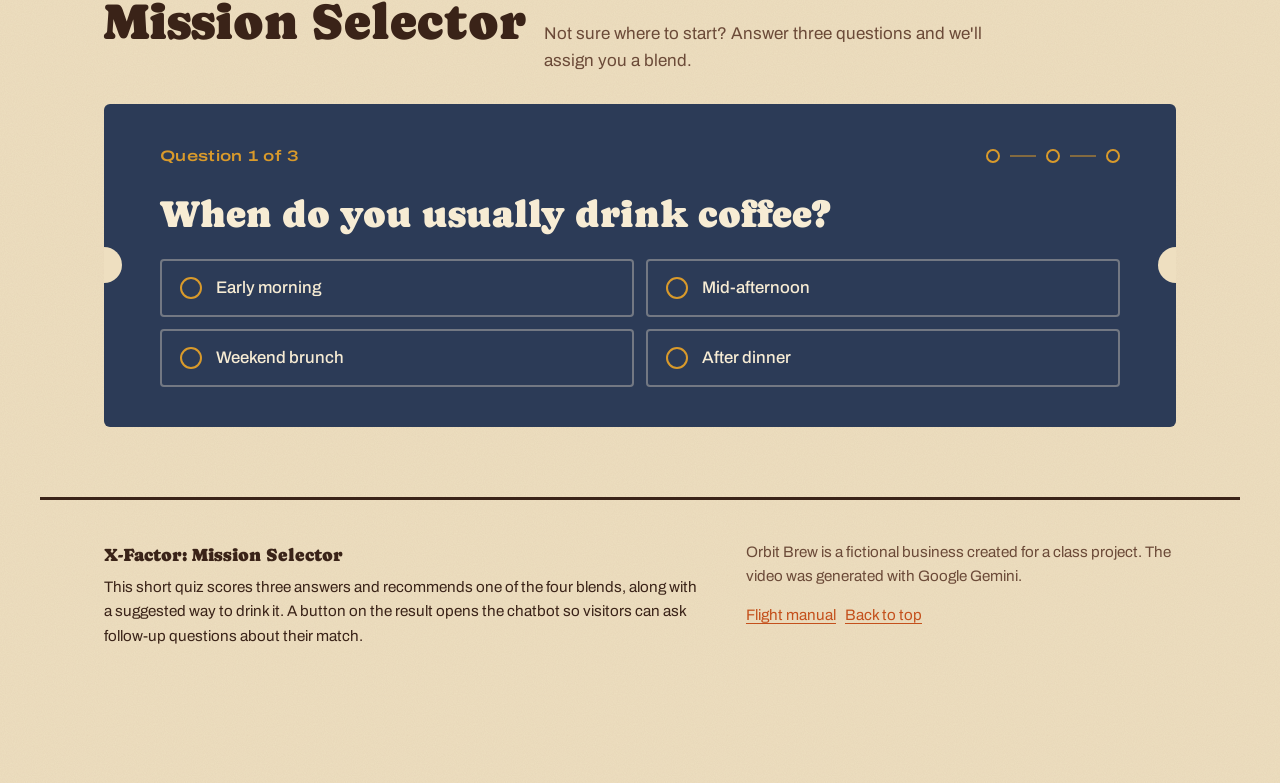
==== commit 9841b4cc: "Fit patch lettering and move orbit line behind patch" ====
--- a/index.html
+++ b/index.html
@@ -34,15 +34,15 @@
 
       <figure class="patch">
         <svg class="ring" viewBox="0 0 500 500" aria-hidden="true">
+          <ellipse cx="250" cy="250" rx="300" ry="78" fill="none" stroke="#C4501C" stroke-width="5" transform="rotate(-24 250 250)"/>
           <circle cx="250" cy="250" r="246" fill="#D99A2B" stroke="#3A2318" stroke-width="6"/>
           <circle cx="250" cy="250" r="226" fill="#F7ECD4"/>
           <defs><path id="ringpath" d="M250,250 m-198,0 a198,198 0 1,1 396,0 a198,198 0 1,1 -396,0"/></defs>
           <g class="ring-text">
-            <text font-family="Caprasimo, Georgia, serif" font-size="27" fill="#3A2318" letter-spacing="2">
-              <textPath href="#ringpath" startOffset="0">Orbit Brew Cold Brew Co. ★ Mission no. 01 ★ Steeped 18 hours ★ Bottled in glass ★</textPath>
+            <text font-family="Caprasimo, Georgia, serif" font-size="22" fill="#3A2318">
+              <textPath href="#ringpath" startOffset="0" textLength="1236" lengthAdjust="spacing">Orbit Brew Cold Brew Co. ★ Mission no. 01 ★ Steeped 18 hours ★ Bottled in glass ★</textPath>
             </text>
           </g>
-          <ellipse cx="250" cy="250" rx="244" ry="70" fill="none" stroke="#C4501C" stroke-width="5" transform="rotate(-24 250 250)"/>
         </svg>
         <div class="porthole">
           <video src="orbit-brew.mp4" autoplay muted loop playsinline preload="auto"
--- a/style.css
+++ b/style.css
@@ -73,7 +73,7 @@
 .hero-copy .actions { display: flex; gap: 16px; flex-wrap: wrap; margin-top: 26px; }
 
 .patch { position: relative; z-index: 1; aspect-ratio: 1; width: 100%; margin: 0; }
-.patch .ring { position: absolute; inset: 0; width: 100%; height: 100%; }
+.patch .ring { position: absolute; inset: 0; width: 100%; height: 100%; overflow: visible; }
 .patch .ring-text { animation: spin 90s linear infinite; transform-origin: 50% 50%; }
 .patch .porthole {
   position: absolute; inset: 13%; border-radius: 50%; overflow: hidden;
